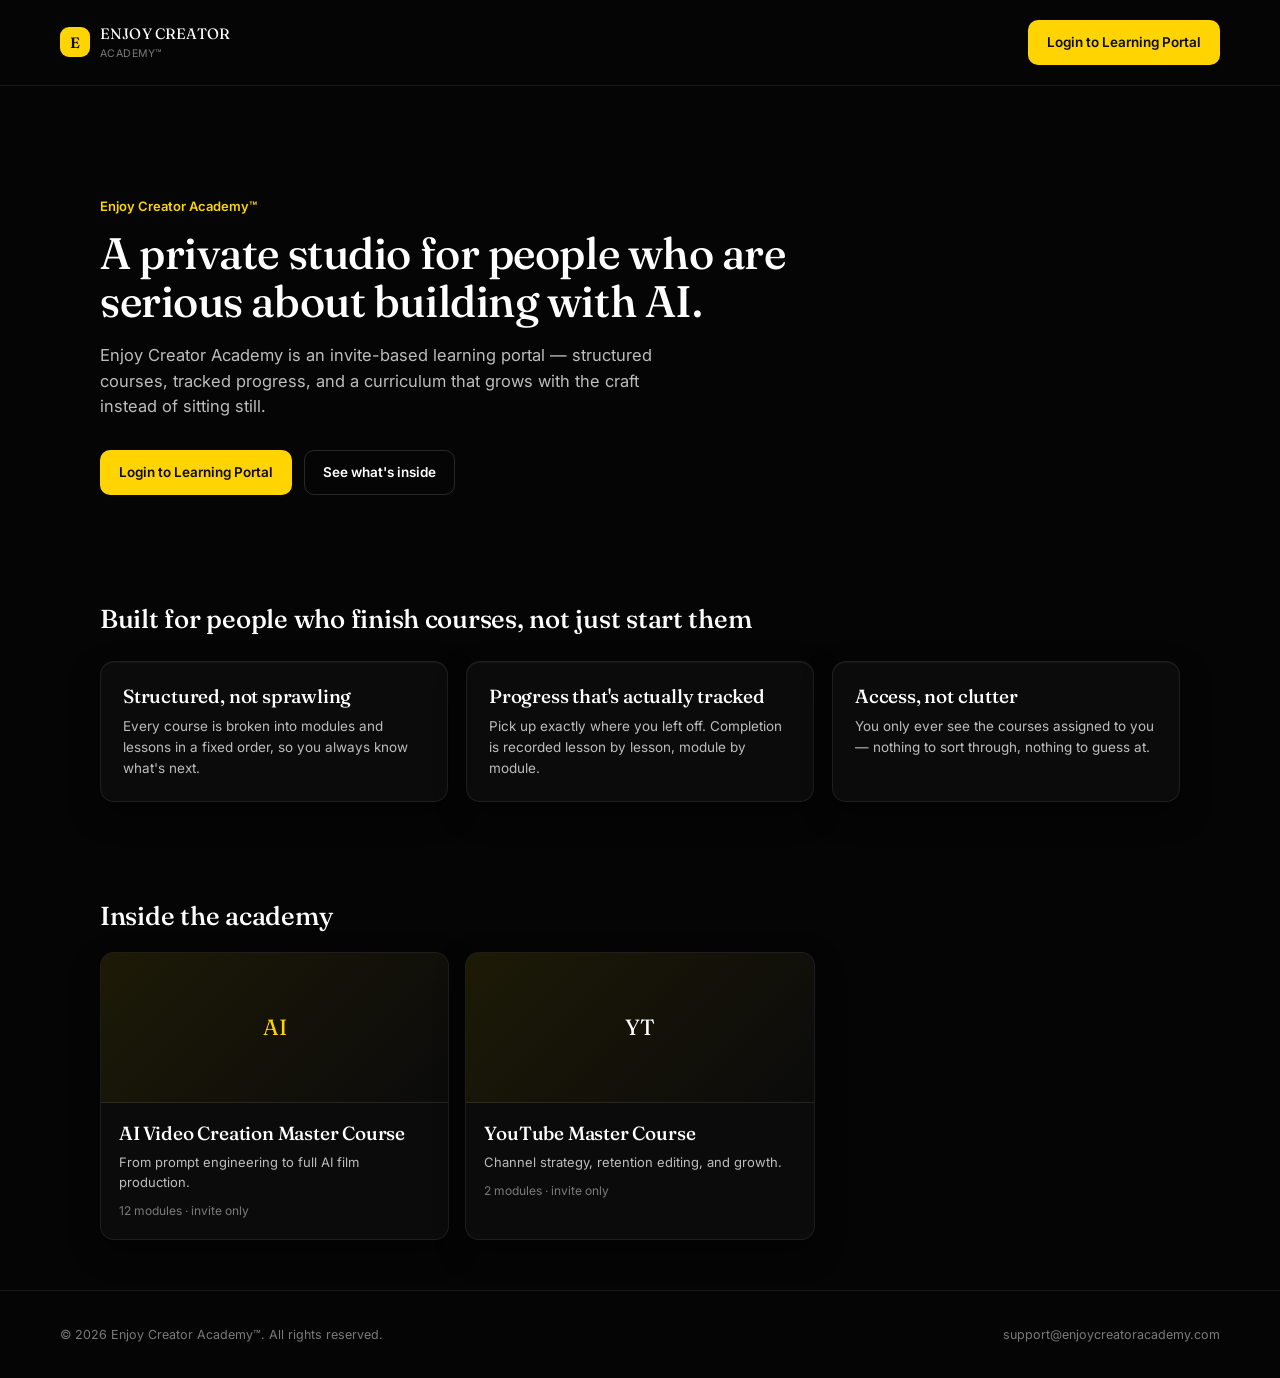
==== index.html @ 0f532179 "Add files via upload" ====
<!DOCTYPE html>
<html lang="en">
<head>
<meta charset="UTF-8" />
<meta name="viewport" content="width=device-width, initial-scale=1.0" />
<title>Enjoy Creator Academy™ — Premium AI Learning Portal</title>
<meta name="description" content="Enjoy Creator Academy is a premium, invite-based learning portal for AI video, image, and content creation courses." />
<meta property="og:title" content="Enjoy Creator Academy™" />
<meta property="og:description" content="Premium AI education and creator learning platform." />
<link rel="stylesheet" href="assets/css/style.css" />
</head>
<body>

<header class="pub-header">
  <a href="index.html" class="eca-brand" style="padding:0;">
    <span class="mark">E</span>
    <span class="word">ENJOY CREATOR<small>ACADEMY™</small></span>
  </a>
  <a href="login.html" class="btn btn-primary">Login to Learning Portal</a>
</header>

<section class="pub-hero">
  <span class="eyebrow">Enjoy Creator Academy™</span>
  <h1>A private studio for people who are serious about building with AI.</h1>
  <p class="lede">Enjoy Creator Academy is an invite-based learning portal — structured courses, tracked progress, and a curriculum that grows with the craft instead of sitting still.</p>
  <div class="ctas">
    <a href="login.html" class="btn btn-primary">Login to Learning Portal</a>
    <a href="#courses" class="btn btn-ghost">See what's inside</a>
  </div>
</section>

<section class="pub-section">
  <h2>Built for people who finish courses, not just start them</h2>
  <div class="benefit-row">
    <div class="card benefit">
      <h3>Structured, not sprawling</h3>
      <p>Every course is broken into modules and lessons in a fixed order, so you always know what's next.</p>
    </div>
    <div class="card benefit">
      <h3>Progress that's actually tracked</h3>
      <p>Pick up exactly where you left off. Completion is recorded lesson by lesson, module by module.</p>
    </div>
    <div class="card benefit">
      <h3>Access, not clutter</h3>
      <p>You only ever see the courses assigned to you — nothing to sort through, nothing to guess at.</p>
    </div>
  </div>
</section>

<section class="pub-section" id="courses">
  <h2>Inside the academy</h2>
  <div class="grid-cards" style="margin-top:20px;">
    <div class="card course-preview-card">
      <div class="thumb">AI</div>
      <div class="body">
        <h3>AI Video Creation Master Course</h3>
        <p style="font-size:13px; margin-top:6px;">From prompt engineering to full AI film production.</p>
        <div class="meta">12 modules · invite only</div>
      </div>
    </div>
    <div class="card course-preview-card">
      <div class="thumb" style="color:#fff;">YT</div>
      <div class="body">
        <h3>YouTube Master Course</h3>
        <p style="font-size:13px; margin-top:6px;">Channel strategy, retention editing, and growth.</p>
        <div class="meta">2 modules · invite only</div>
      </div>
    </div>
  </div>
</section>

<footer class="pub-footer">
  <span>© 2026 Enjoy Creator Academy™. All rights reserved.</span>
  <span>support@enjoycreatoracademy.com</span>
</footer>

</body>
</html>
---- assets/css/style.css ----
/* ============================================================
   ENJOY CREATOR ACADEMY — design system
   Palette pinned by brief: black/near-black surfaces, white type,
   a single yellow/gold accent used sparingly as a signal of
   progress and action — never as background decoration.
   ============================================================ */

@import url("https://fonts.googleapis.com/css2?family=Fraunces:opsz,wght@9..144,400;9..144,500;9..144,600&family=Inter:wght@400;500;600;700&display=swap");

:root {
  --bg-0: #050505;
  --bg-1: #0b0b0b;
  --bg-2: #151515;
  --bg-3: #1d1d1d;
  --line: rgba(255, 255, 255, 0.08);
  --line-strong: rgba(255, 255, 255, 0.14);
  --ink: #ffffff;
  --ink-dim: #bdbdbd;
  --ink-faint: #7a7a7a;
  --gold: #ffd400;
  --gold-soft: #ffe45c;
  --green: #35d07f;
  --red: #ff5c5c;

  --font-display: "Fraunces", Georgia, serif;
  --font-ui: "Inter", -apple-system, BlinkMacSystemFont, "Segoe UI", sans-serif;

  --radius-s: 8px;
  --radius-m: 14px;
  --radius-l: 22px;
  --shadow-card: 0 1px 0 rgba(255, 255, 255, 0.04) inset, 0 12px 30px rgba(0, 0, 0, 0.45);
}

* { box-sizing: border-box; }

html { color-scheme: dark; }

body {
  margin: 0;
  background: var(--bg-0);
  color: var(--ink);
  font-family: var(--font-ui);
  font-size: 15px;
  line-height: 1.55;
  -webkit-font-smoothing: antialiased;
}

h1, h2, h3, h4 { font-family: var(--font-display); font-weight: 500; margin: 0; letter-spacing: -0.01em; }
h1 { font-size: clamp(28px, 4vw, 44px); line-height: 1.08; }
h2 { font-size: 26px; line-height: 1.15; }
h3 { font-size: 19px; line-height: 1.3; }
p { margin: 0; color: var(--ink-dim); }
a { color: inherit; text-decoration: none; }

::selection { background: var(--gold); color: #0b0b0b; }

button, input, select, textarea { font-family: var(--font-ui); font-size: 14px; color: var(--ink); }

@media (prefers-reduced-motion: reduce) {
  *, *::before, *::after { animation-duration: 0.001ms !important; transition-duration: 0.001ms !important; }
}

/* ---------- layout shells ---------- */

.eca-shell { display: flex; min-height: 100vh; }

.eca-sidebar {
  width: 244px;
  flex-shrink: 0;
  background: var(--bg-1);
  border-right: 1px solid var(--line);
  padding: 22px 14px;
  display: flex;
  flex-direction: column;
  gap: 4px;
  position: sticky;
  top: 0;
  height: 100vh;
}

.eca-brand {
  display: flex;
  align-items: center;
  gap: 10px;
  padding: 8px 10px 22px;
}
.eca-brand .mark {
  width: 30px; height: 30px; border-radius: 9px;
  background: var(--gold);
  display: flex; align-items: center; justify-content: center;
  font-family: var(--font-display); font-weight: 600; color: #0b0b0b; font-size: 15px;
}
.eca-brand .word { font-family: var(--font-display); font-size: 15px; letter-spacing: 0.01em; }
.eca-brand .word small { display: block; font-family: var(--font-ui); font-size: 10.5px; color: var(--ink-faint); letter-spacing: 0.04em; margin-top: 1px; }

.eca-nav { display: flex; flex-direction: column; gap: 2px; flex: 1; }
.eca-nav a {
  display: flex; align-items: center; gap: 10px;
  padding: 9px 12px; border-radius: var(--radius-s);
  color: var(--ink-dim); font-size: 13.5px; font-weight: 500;
  border: 1px solid transparent;
}
.eca-nav a:hover { color: var(--ink); background: var(--bg-2); }
.eca-nav a.active { color: var(--ink); background: var(--bg-2); border-color: var(--line-strong); }
.eca-nav a.active::before { content: ""; width: 4px; height: 4px; border-radius: 50%; background: var(--gold); margin-right: 2px; }
.eca-nav .divider { height: 1px; background: var(--line); margin: 10px 4px; }

.eca-nav-foot { padding-top: 10px; border-top: 1px solid var(--line); }

.eca-main { flex: 1; min-width: 0; }

.eca-topbar {
  display: flex; align-items: center; justify-content: space-between;
  padding: 18px 32px; border-bottom: 1px solid var(--line);
  background: linear-gradient(180deg, var(--bg-1), var(--bg-0));
  position: sticky; top: 0; z-index: 20;
}
.eca-topbar h1 { font-size: 20px; }
.eca-topbar .sub { font-size: 12.5px; color: var(--ink-faint); margin-top: 2px; }

.eca-content { padding: 28px 32px 60px; max-width: 1160px; }

.eca-user-chip {
  display: flex; align-items: center; gap: 10px;
  padding: 6px 8px; border-radius: 999px; border: 1px solid var(--line);
  cursor: pointer; background: var(--bg-2);
}
.eca-user-chip .avatar {
  width: 28px; height: 28px; border-radius: 50%;
  background: var(--bg-3); display: flex; align-items: center; justify-content: center;
  font-size: 12px; font-weight: 600; color: var(--gold);
  border: 1px solid var(--line-strong);
}
.eca-user-chip .name { font-size: 13px; }
.eca-user-chip .role { font-size: 10.5px; color: var(--ink-faint); }

/* ---------- primitives ---------- */

.card {
  background: var(--bg-1);
  border: 1px solid var(--line);
  border-radius: var(--radius-m);
  box-shadow: var(--shadow-card);
}

.btn {
  display: inline-flex; align-items: center; justify-content: center; gap: 8px;
  padding: 11px 18px; border-radius: 10px; border: 1px solid transparent;
  font-weight: 600; font-size: 13.5px; cursor: pointer;
  transition: transform 0.12s ease, background 0.12s ease, border-color 0.12s ease;
}
.btn:active { transform: scale(0.98); }
.btn-primary { background: var(--gold); color: #0b0b0b; }
.btn-primary:hover { background: var(--gold-soft); }
.btn-ghost { background: transparent; border-color: var(--line-strong); color: var(--ink); }
.btn-ghost:hover { background: var(--bg-2); }
.btn-danger { background: transparent; border-color: rgba(255, 92, 92, 0.4); color: var(--red); }
.btn-danger:hover { background: rgba(255, 92, 92, 0.08); }
.btn-small { padding: 7px 13px; font-size: 12.5px; }
.btn-block { width: 100%; }
.btn:disabled { opacity: 0.5; cursor: not-allowed; }

.field { display: flex; flex-direction: column; gap: 6px; margin-bottom: 16px; }
.field label { font-size: 12.5px; color: var(--ink-dim); font-weight: 500; }
.field input, .field select, .field textarea {
  background: var(--bg-2); border: 1px solid var(--line-strong); border-radius: 9px;
  padding: 11px 13px; outline: none;
}
.field input:focus, .field select:focus, .field textarea:focus { border-color: var(--gold); }
.field textarea { resize: vertical; min-height: 80px; }
.field-row { display: flex; gap: 12px; }
.field-row .field { flex: 1; }

.badge {
  display: inline-flex; align-items: center; gap: 5px;
  font-size: 11px; font-weight: 600; padding: 3px 9px; border-radius: 999px;
  border: 1px solid var(--line-strong); color: var(--ink-dim);
}
.badge-published { color: var(--green); border-color: rgba(53, 208, 127, 0.35); background: rgba(53, 208, 127, 0.08); }
.badge-draft { color: var(--ink-faint); }
.badge-gold { color: var(--gold); border-color: rgba(255, 212, 0, 0.35); background: rgba(255, 212, 0, 0.08); }

.progress-track { height: 6px; border-radius: 999px; background: var(--bg-3); overflow: hidden; }
.progress-fill { height: 100%; background: var(--gold); border-radius: 999px; transition: width 0.4s ease; }

.table { width: 100%; border-collapse: collapse; }
.table th { text-align: left; font-size: 11.5px; text-transform: uppercase; letter-spacing: 0.04em; color: var(--ink-faint); font-weight: 600; padding: 10px 14px; border-bottom: 1px solid var(--line); }
.table td { padding: 13px 14px; border-bottom: 1px solid var(--line); font-size: 13.5px; vertical-align: middle; }
.table tr:hover td { background: rgba(255, 255, 255, 0.015); }
.table-wrap { overflow-x: auto; }

.empty-state { text-align: center; padding: 60px 24px; color: var(--ink-faint); }
.empty-state h3 { color: var(--ink-dim); margin-bottom: 6px; }

.modal-overlay {
  position: fixed; inset: 0; background: rgba(0, 0, 0, 0.6);
  display: flex; align-items: center; justify-content: center; z-index: 100;
  padding: 20px;
}
.modal-overlay[hidden] { display: none; }
.modal {
  background: var(--bg-1); border: 1px solid var(--line-strong); border-radius: var(--radius-m);
  width: 100%; max-width: 480px; padding: 26px; box-shadow: 0 30px 80px rgba(0, 0, 0, 0.6);
}
.modal h3 { margin-bottom: 6px; }
.modal .modal-body { color: var(--ink-dim); font-size: 13.5px; margin: 12px 0 20px; }
.modal-actions { display: flex; gap: 10px; justify-content: flex-end; }

.toast-stack { position: fixed; bottom: 22px; right: 22px; display: flex; flex-direction: column; gap: 8px; z-index: 200; }
.toast {
  background: var(--bg-2); border: 1px solid var(--line-strong); border-radius: 10px;
  padding: 12px 16px; font-size: 13px; box-shadow: 0 10px 30px rgba(0,0,0,.5);
  animation: toast-in 0.18s ease;
}
.toast.error { border-color: rgba(255,92,92,.4); }
@keyframes toast-in { from { opacity: 0; transform: translateY(6px); } to { opacity: 1; transform: translateY(0); } }

.grid-cards { display: grid; grid-template-columns: repeat(auto-fill, minmax(280px, 1fr)); gap: 16px; }

.stat-card { padding: 20px; }
.stat-card .num { font-family: var(--font-display); font-size: 32px; }
.stat-card .label { font-size: 12.5px; color: var(--ink-faint); margin-top: 4px; }

.skeleton { background: linear-gradient(90deg, var(--bg-2) 25%, var(--bg-3) 37%, var(--bg-2) 63%); background-size: 400% 100%; animation: shimmer 1.4s ease infinite; border-radius: 8px; }
@keyframes shimmer { 0% { background-position: 100% 0; } 100% { background-position: 0 0; } }

.eca-mobile-toggle { display: none; }

@media (max-width: 880px) {
  .eca-sidebar { position: fixed; left: -260px; top: 0; z-index: 60; transition: left 0.2s ease; box-shadow: 20px 0 60px rgba(0,0,0,.5); }
  .eca-sidebar.open { left: 0; }
  .eca-mobile-toggle {
    display: inline-flex; align-items: center; justify-content: center;
    width: 36px; height: 36px; border-radius: 9px; border: 1px solid var(--line-strong);
    background: var(--bg-2); cursor: pointer; margin-right: 10px;
  }
  .eca-topbar { padding: 14px 16px; }
  .eca-content { padding: 18px 16px 90px; }
  .eca-user-chip .name, .eca-user-chip .role { display: none; }
  .field-row { flex-direction: column; gap: 0; }
}

/* ---------- public site ---------- */

.pub-header {
  display: flex; align-items: center; justify-content: space-between;
  padding: 20px clamp(20px, 5vw, 60px); border-bottom: 1px solid var(--line);
}
.pub-hero { padding: clamp(50px, 10vw, 110px) clamp(20px, 5vw, 60px) 60px; max-width: 1200px; margin: 0 auto; }
.pub-hero .eyebrow { color: var(--gold); font-size: 13px; font-weight: 600; margin-bottom: 14px; display: block; }
.pub-hero h1 { max-width: 720px; }
.pub-hero .lede { max-width: 560px; margin-top: 18px; font-size: 16.5px; }
.pub-hero .ctas { display: flex; gap: 12px; margin-top: 30px; flex-wrap: wrap; }
.pub-section { padding: 50px clamp(20px, 5vw, 60px); max-width: 1200px; margin: 0 auto; }
.pub-footer { padding: 34px clamp(20px, 5vw, 60px); border-top: 1px solid var(--line); display: flex; justify-content: space-between; flex-wrap: wrap; gap: 14px; color: var(--ink-faint); font-size: 12.5px; }

.benefit-row { display: grid; grid-template-columns: repeat(auto-fit, minmax(220px, 1fr)); gap: 18px; margin-top: 26px; }
.benefit { padding: 22px; }
.benefit h3 { margin-bottom: 8px; }
.benefit p { font-size: 13.5px; }

.course-preview-card { overflow: hidden; }
.course-preview-card .thumb {
  height: 150px; background: linear-gradient(135deg, #1d1a06, #0b0b0b);
  display: flex; align-items: center; justify-content: center; color: var(--gold); font-family: var(--font-display); font-size: 22px;
  border-bottom: 1px solid var(--line);
}
.course-preview-card .body { padding: 18px; }
.course-preview-card .meta { font-size: 12px; color: var(--ink-faint); margin-top: 10px; }

/* ---------- login ---------- */

.login-wrap { min-height: 100vh; display: flex; align-items: center; justify-content: center; padding: 20px; }
.login-card { width: 100%; max-width: 380px; padding: 34px; }
.login-card .eca-brand { padding: 0 0 26px; }
.login-card h2 { margin-bottom: 6px; }
.login-card .sub { font-size: 13.5px; margin-bottom: 24px; }
.login-foot { display: flex; justify-content: space-between; align-items: center; font-size: 12.5px; margin-top: 4px; }
.login-error { background: rgba(255,92,92,.08); border: 1px solid rgba(255,92,92,.3); color: #ff8a8a; padding: 10px 13px; border-radius: 9px; font-size: 13px; margin-bottom: 16px; }
.demo-creds { margin-top: 22px; padding: 14px; border-radius: 10px; background: var(--bg-2); border: 1px solid var(--line); font-size: 12px; color: var(--ink-faint); }
.demo-creds b { color: var(--ink-dim); }

/* ---------- course curriculum ---------- */

.module-block { border-bottom: 1px solid var(--line); }
.module-block:last-child { border-bottom: none; }
.module-head {
  display: flex; align-items: center; justify-content: space-between;
  padding: 15px 18px; cursor: pointer; gap: 12px;
}
.module-head .title { display: flex; flex-direction: column; gap: 2px; }
.module-head .title .m-num { font-size: 11px; color: var(--ink-faint); letter-spacing: 0.03em; }
.module-head .title .m-name { font-size: 14.5px; font-weight: 600; }
.module-head .chev { color: var(--ink-faint); transition: transform 0.15s ease; }
.module-block.open .chev { transform: rotate(90deg); }
.module-progress-mini { font-size: 11.5px; color: var(--ink-faint); }

.lesson-list { display: none; padding: 0 10px 10px; }
.module-block.open .lesson-list { display: block; }
.lesson-row {
  display: flex; align-items: center; gap: 12px;
  padding: 10px 10px; border-radius: 9px; font-size: 13.5px; color: var(--ink-dim);
}
.lesson-row:hover { background: var(--bg-2); }
.lesson-row.current { background: var(--bg-2); color: var(--ink); border: 1px solid var(--line-strong); }
.lesson-row .icon { width: 18px; text-align: center; flex-shrink: 0; }
.lesson-row .icon.done { color: var(--green); }
.lesson-row .icon.locked { color: var(--ink-faint); }
.lesson-row .icon.current-dot { color: var(--gold); }
.lesson-row .dur { margin-left: auto; font-size: 11.5px; color: var(--ink-faint); }

/* ---------- video player page ---------- */

.player-shell { display: flex; gap: 22px; align-items: flex-start; }
.player-main { flex: 1; min-width: 0; }
.player-frame { aspect-ratio: 16/9; background: #000; border-radius: var(--radius-m); overflow: hidden; border: 1px solid var(--line); }
.player-frame iframe { width: 100%; height: 100%; border: 0; }
.player-info { padding: 20px 2px; }
.player-info .module-tag { font-size: 12px; color: var(--gold); font-weight: 600; margin-bottom: 8px; }
.player-info h2 { margin-bottom: 10px; }
.player-nav { display: flex; justify-content: space-between; align-items: center; margin-top: 22px; gap: 10px; flex-wrap: wrap; }
.curriculum-side { width: 320px; flex-shrink: 0; max-height: calc(100vh - 100px); overflow-y: auto; position: sticky; top: 90px; }

@media (max-width: 980px) {
  .player-shell { flex-direction: column; }
  .curriculum-side { width: 100%; position: static; max-height: none; }
}

/* ---------- misc ---------- */

.pill-tabs { display: flex; gap: 6px; margin-bottom: 20px; flex-wrap: wrap; }
.pill-tabs button {
  padding: 8px 14px; border-radius: 999px; border: 1px solid var(--line-strong);
  background: transparent; color: var(--ink-dim); font-size: 13px; cursor: pointer; font-weight: 500;
}
.pill-tabs button.active { background: var(--gold); color: #0b0b0b; border-color: var(--gold); }

.toolbar { display: flex; gap: 10px; align-items: center; margin-bottom: 18px; flex-wrap: wrap; justify-content: space-between; }
.toolbar .filters { display: flex; gap: 8px; flex-wrap: wrap; }
.search-input { position: relative; }
.search-input input { padding-left: 34px; min-width: 220px; }
.search-input::before { content: "⌕"; position: absolute; left: 12px; top: 50%; transform: translateY(-50%); color: var(--ink-faint); }

.drag-handle { cursor: grab; color: var(--ink-faint); padding: 4px; }
.drag-row.dragging { opacity: 0.4; }
.drag-row { cursor: default; }

.section-head { display: flex; justify-content: space-between; align-items: center; margin-bottom: 16px; }
.section-head h2 { font-size: 20px; }

.kicker { font-size: 12px; color: var(--ink-faint); margin-bottom: 4px; }
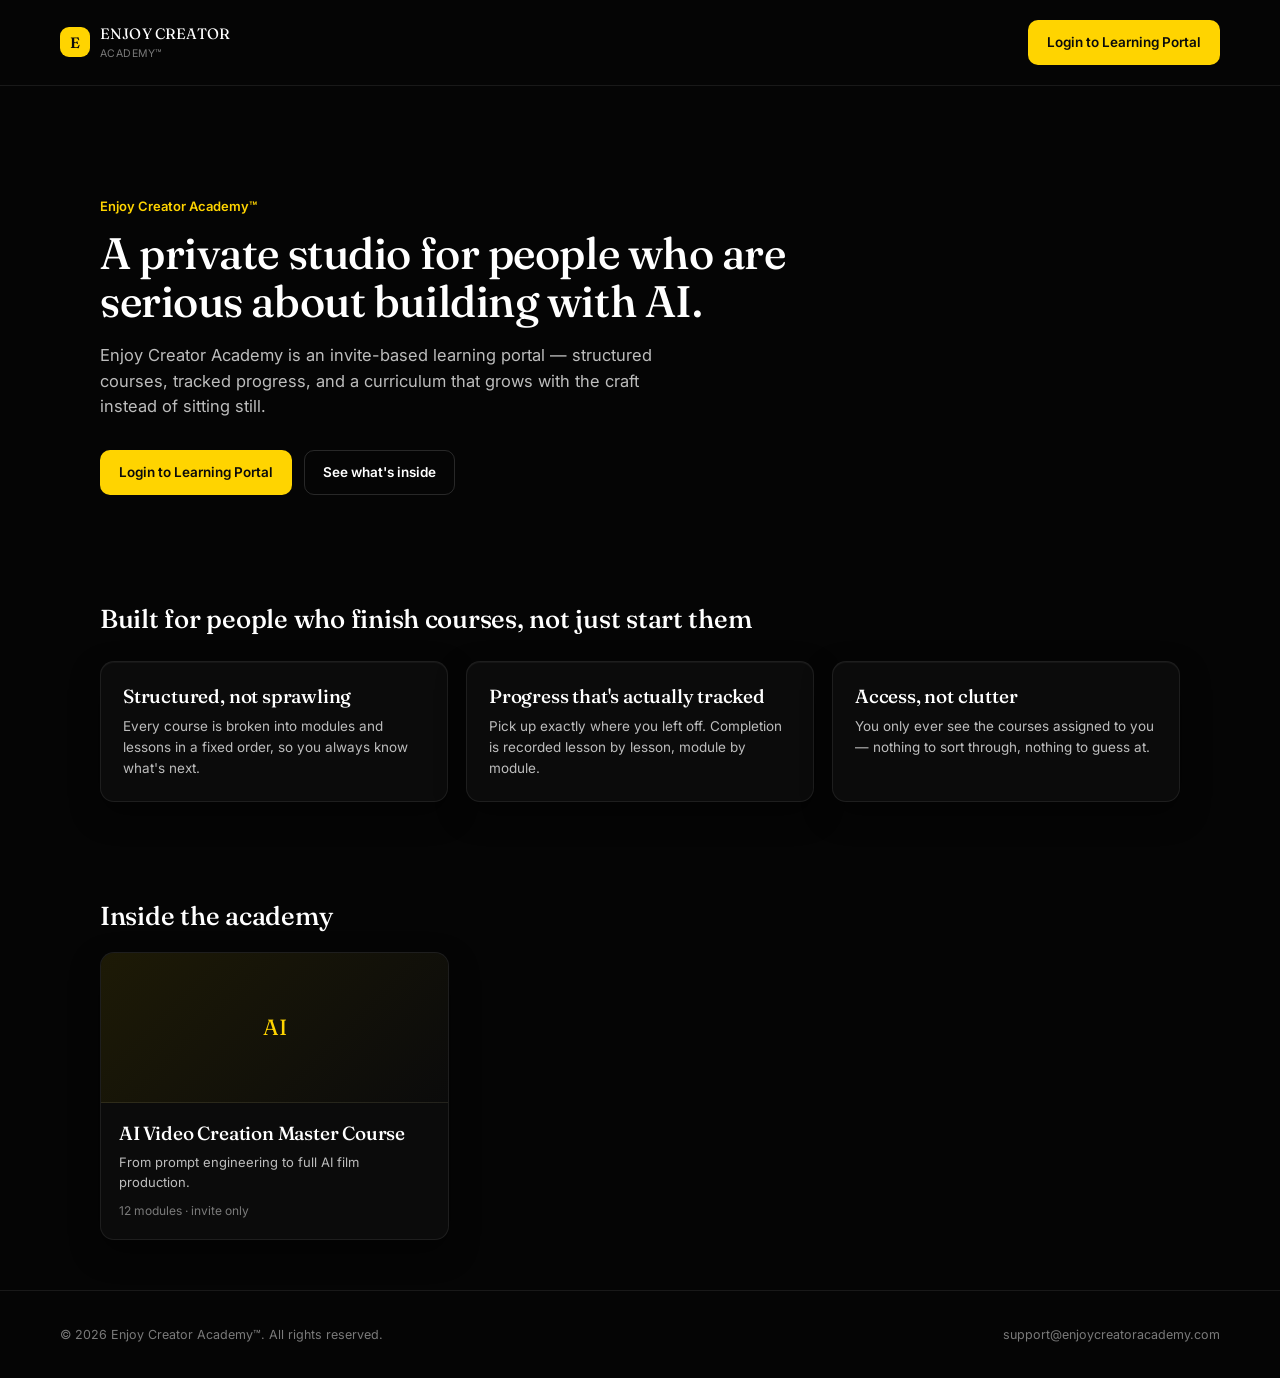
==== commit 56d8932e: "Remove YouTube Master Course card from index.html Removed YouTube Master Course card from the index." ====
--- a/index.html
+++ b/index.html
@@ -57,16 +57,7 @@
         <p style="font-size:13px; margin-top:6px;">From prompt engineering to full AI film production.</p>
         <div class="meta">12 modules · invite only</div>
       </div>
-    </div>
-    <div class="card course-preview-card">
-      <div class="thumb" style="color:#fff;">YT</div>
-      <div class="body">
-        <h3>YouTube Master Course</h3>
-        <p style="font-size:13px; margin-top:6px;">Channel strategy, retention editing, and growth.</p>
-        <div class="meta">2 modules · invite only</div>
-      </div>
-    </div>
-  </div>
+    
 </section>
 
 <footer class="pub-footer">
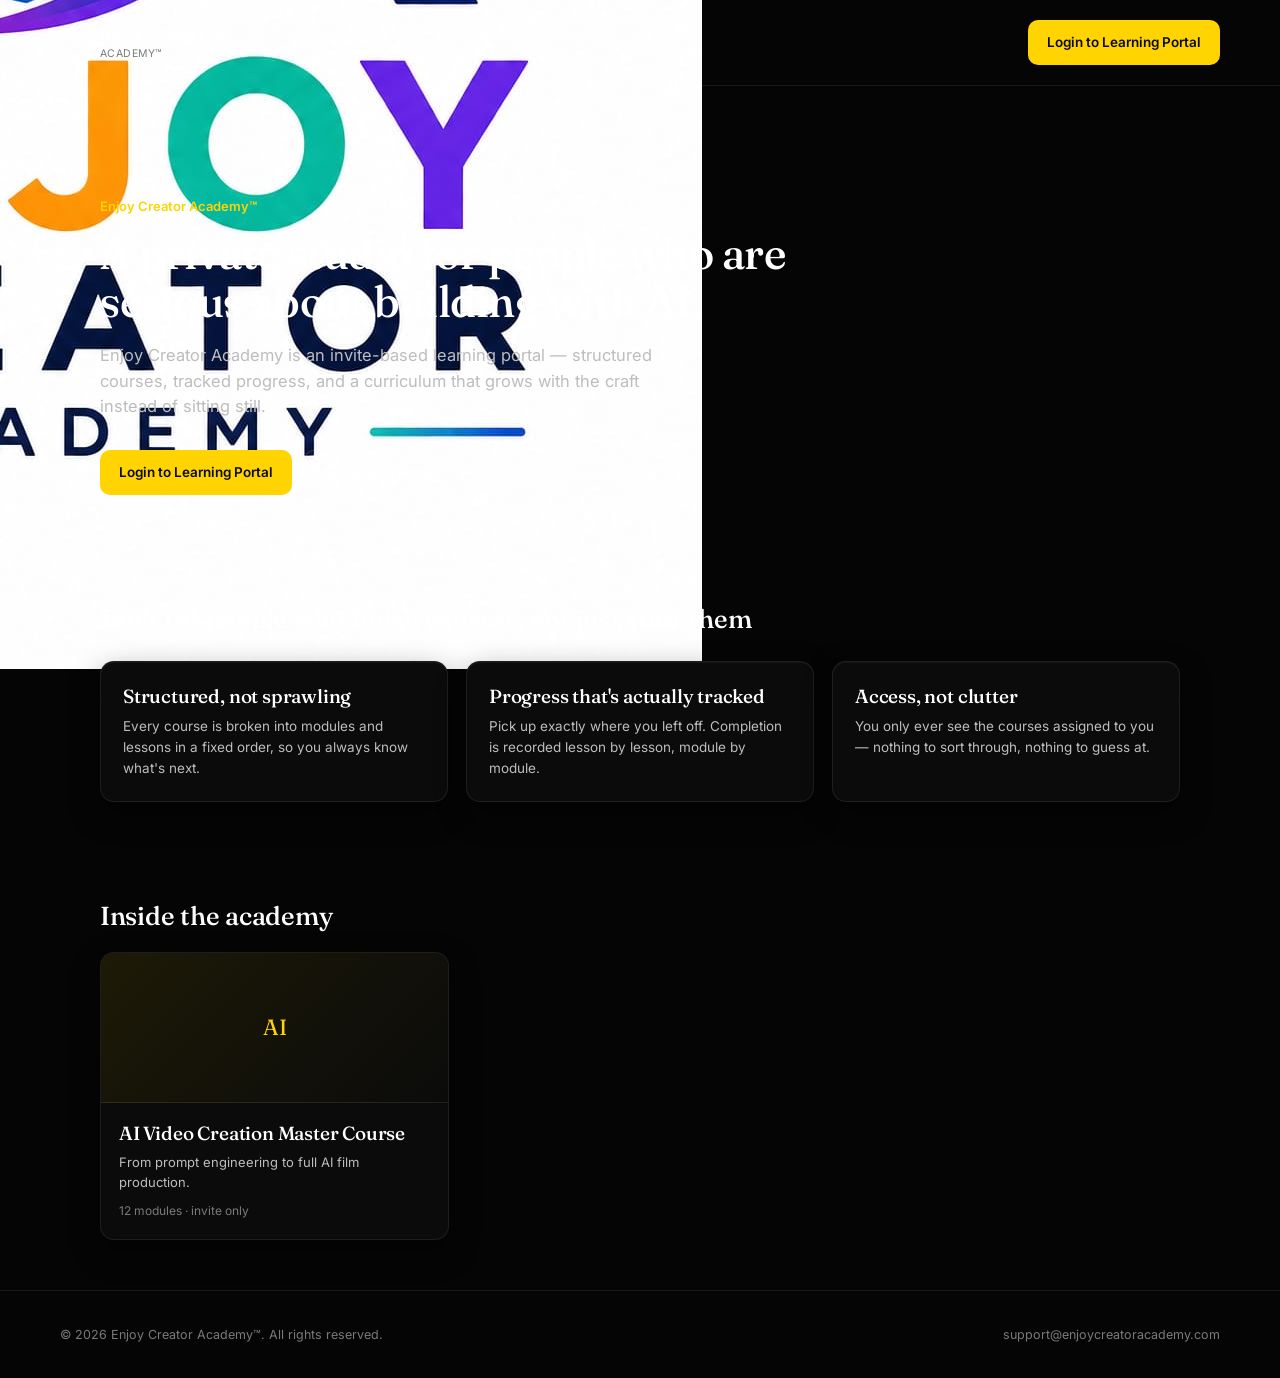
==== commit 33bfcdbe: "Replace text logo with image logo in header" ====
--- a/index.html
+++ b/index.html
@@ -13,7 +13,7 @@
 
 <header class="pub-header">
   <a href="index.html" class="eca-brand" style="padding:0;">
-    <span class="mark">E</span>
+    <span class="mark"><img src="ecalogo.jpg"></span>
     <span class="word">ENJOY CREATOR<small>ACADEMY™</small></span>
   </a>
   <a href="login.html" class="btn btn-primary">Login to Learning Portal</a>
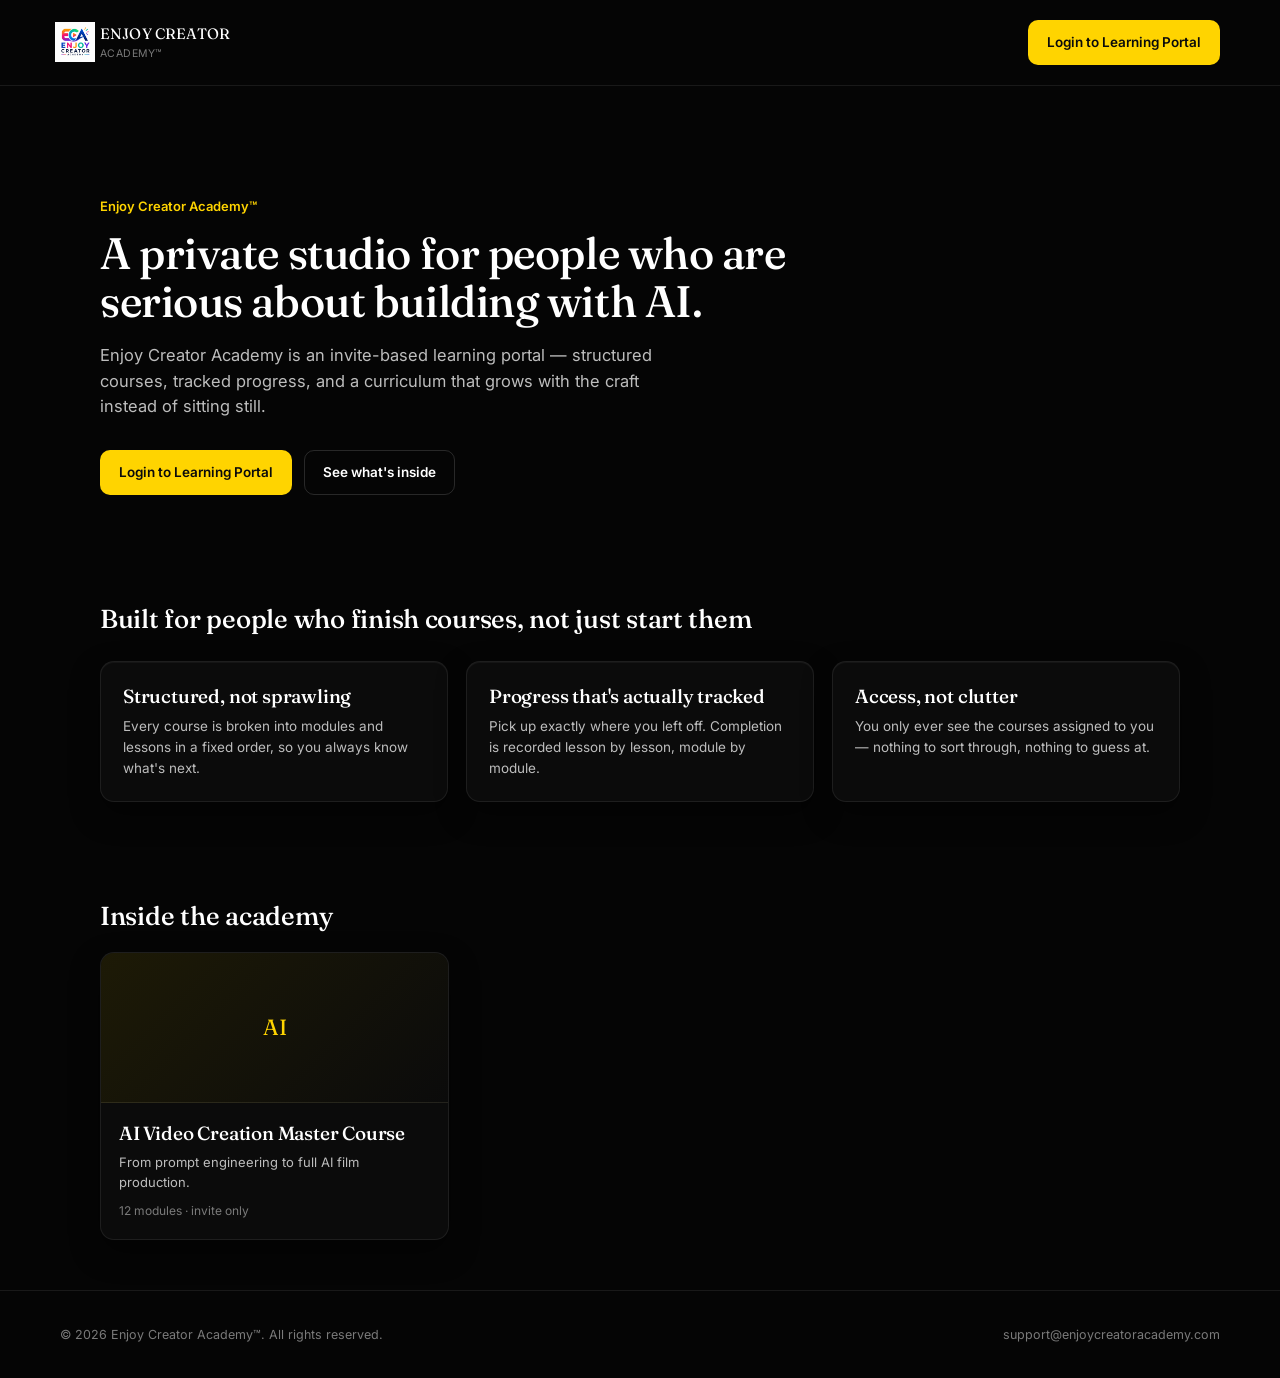
==== commit 358f86ef: "Add height and width attributes to logo image" ====
--- a/index.html
+++ b/index.html
@@ -13,7 +13,7 @@
 
 <header class="pub-header">
   <a href="index.html" class="eca-brand" style="padding:0;">
-    <span class="mark"><img src="ecalogo.jpg"></span>
+    <span class="mark"><img src="ecalogo.jpg" height=40 width=40 ></span>
     <span class="word">ENJOY CREATOR<small>ACADEMY™</small></span>
   </a>
   <a href="login.html" class="btn btn-primary">Login to Learning Portal</a>
